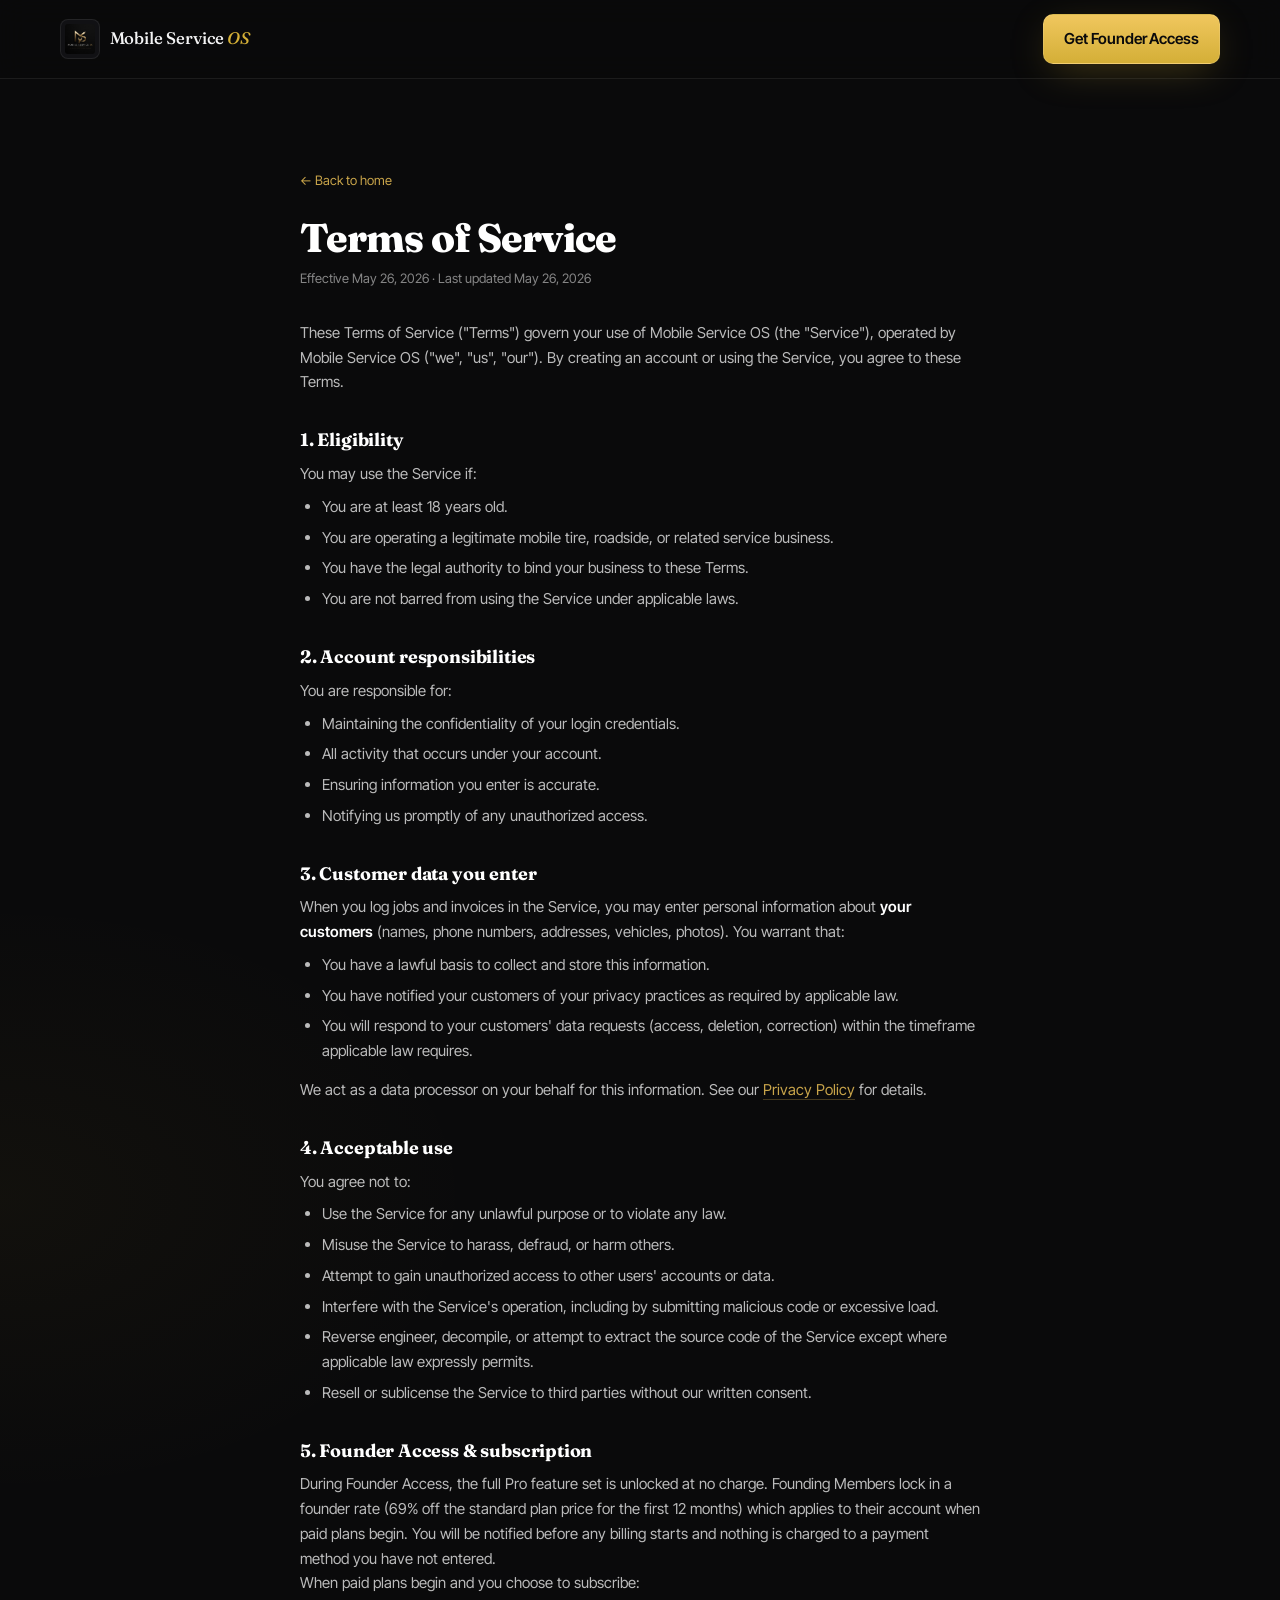
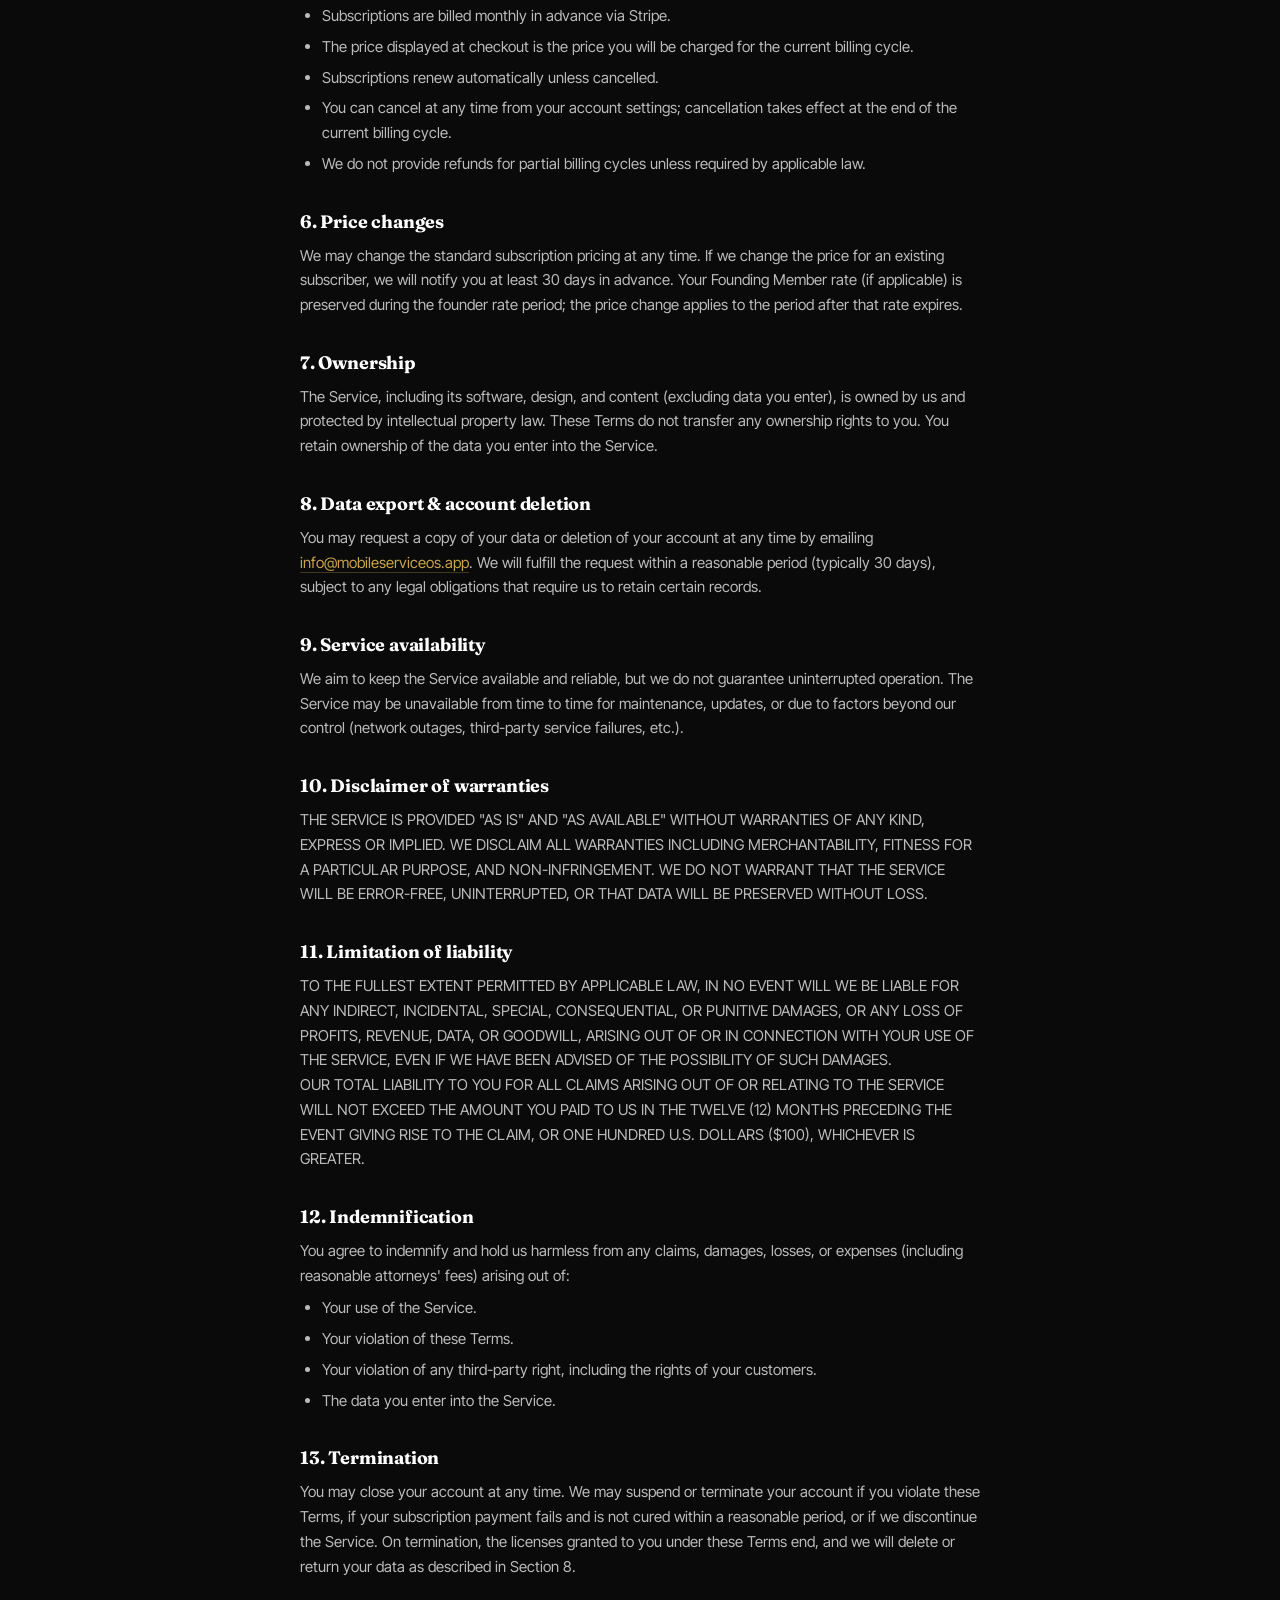
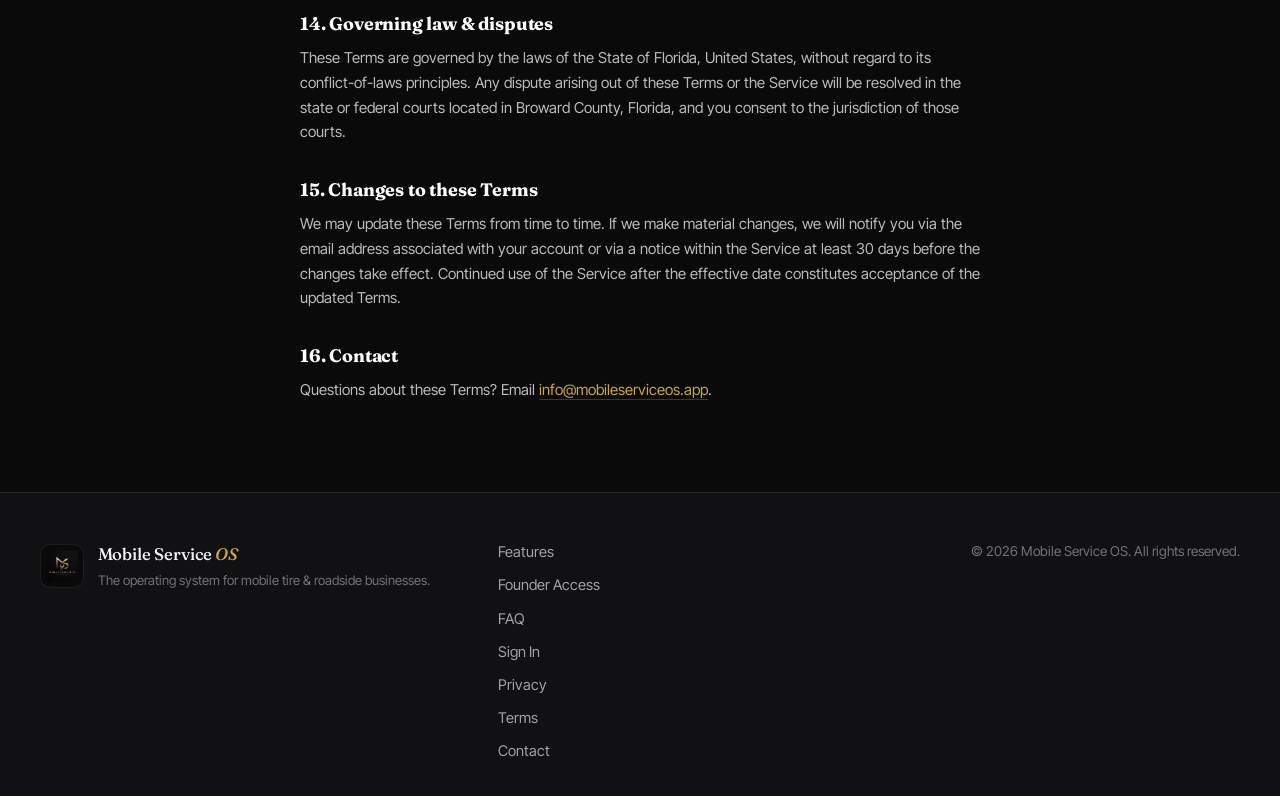
==== terms.html @ 63aaa591 "Add Privacy Policy + Terms of Service pages Two new static pages at /privacy.html and /terms.html, s" ====
<!DOCTYPE html>
<html lang="en">
<head>
<meta charset="UTF-8" />
<meta name="viewport" content="width=device-width, initial-scale=1.0, viewport-fit=cover" />
<meta name="theme-color" content="#0a0a0a" />

<title>Terms of Service | Mobile Service OS</title>
<meta name="description" content="The rules and agreement for using Mobile Service OS." />
<meta name="robots" content="index, follow" />
<link rel="canonical" href="https://mobileserviceos.app/terms.html" />

<link rel="icon" type="image/png" href="logo.png" />
<link rel="apple-touch-icon" href="logo.png" />

<link rel="preconnect" href="https://fonts.googleapis.com" />
<link rel="preconnect" href="https://fonts.gstatic.com" crossorigin />
<link href="https://fonts.googleapis.com/css2?family=Fraunces:opsz,wght@9..144,300;9..144,400;9..144,500;9..144,600;9..144,700;9..144,800&family=Inter+Tight:wght@400;500;600;700&family=JetBrains+Mono:wght@400;500&display=swap" rel="stylesheet" />

<link rel="stylesheet" href="styles.css" />

<style>
  .legal {
    max-width: 760px;
    margin: 0 auto;
    padding: clamp(48px, 7vw, 96px) clamp(20px, 4vw, 40px);
    color: rgba(255,255,255,0.78);
    line-height: 1.65;
    font-size: 15px;
  }
  .legal h1 {
    font-size: clamp(28px, 4vw, 40px);
    font-weight: 800;
    letter-spacing: -0.022em;
    line-height: 1.1;
    color: #fff;
    margin: 0 0 8px;
  }
  .legal .legal-meta {
    color: rgba(255,255,255,0.5);
    font-size: 13px;
    margin-bottom: 32px;
  }
  .legal h2 {
    font-size: 18px;
    font-weight: 700;
    color: #fff;
    letter-spacing: -0.01em;
    margin: 36px 0 12px;
  }
  .legal p, .legal li {
    color: rgba(255,255,255,0.72);
  }
  .legal ul {
    padding-left: 22px;
    margin: 8px 0 14px;
  }
  .legal li { margin: 6px 0; }
  .legal a {
    color: #c8a44a;
    text-decoration: none;
    border-bottom: 1px solid rgba(200,164,74,0.3);
  }
  .legal a:hover { border-bottom-color: #c8a44a; }
  .legal strong { color: #fff; font-weight: 600; }
  .legal-back {
    display: inline-flex;
    align-items: center;
    gap: 6px;
    color: rgba(255,255,255,0.6);
    text-decoration: none;
    font-size: 13px;
    margin-bottom: 24px;
    border-bottom: 0 !important;
  }
  .legal-back:hover { color: #c8a44a; }
</style>
</head>
<body>

<header class="nav" role="banner">
  <div class="nav-inner">
    <a href="/" class="brand" aria-label="Mobile Service OS home">
      <img src="logo.png" alt="Mobile Service OS" width="44" height="44" />
      <span class="brand-text">
        <span class="brand-name">Mobile Service<span class="gold"> OS</span></span>
      </span>
    </a>
    <div class="nav-cta">
      <a class="btn btn-gold" href="https://app.mobileserviceos.app">Get Founder Access</a>
    </div>
  </div>
</header>

<main class="legal">
  <a class="legal-back" href="/">← Back to home</a>
  <h1>Terms of Service</h1>
  <p class="legal-meta">Effective May 26, 2026 · Last updated May 26, 2026</p>

  <p>
    These Terms of Service ("Terms") govern your use of Mobile Service OS (the "Service"), operated by Mobile Service OS ("we", "us", "our"). By creating an account or using the Service, you agree to these Terms.
  </p>

  <h2>1. Eligibility</h2>
  <p>You may use the Service if:</p>
  <ul>
    <li>You are at least 18 years old.</li>
    <li>You are operating a legitimate mobile tire, roadside, or related service business.</li>
    <li>You have the legal authority to bind your business to these Terms.</li>
    <li>You are not barred from using the Service under applicable laws.</li>
  </ul>

  <h2>2. Account responsibilities</h2>
  <p>You are responsible for:</p>
  <ul>
    <li>Maintaining the confidentiality of your login credentials.</li>
    <li>All activity that occurs under your account.</li>
    <li>Ensuring information you enter is accurate.</li>
    <li>Notifying us promptly of any unauthorized access.</li>
  </ul>

  <h2>3. Customer data you enter</h2>
  <p>
    When you log jobs and invoices in the Service, you may enter personal information about <strong>your customers</strong> (names, phone numbers, addresses, vehicles, photos). You warrant that:
  </p>
  <ul>
    <li>You have a lawful basis to collect and store this information.</li>
    <li>You have notified your customers of your privacy practices as required by applicable law.</li>
    <li>You will respond to your customers' data requests (access, deletion, correction) within the timeframe applicable law requires.</li>
  </ul>
  <p>We act as a data processor on your behalf for this information. See our <a href="/privacy.html">Privacy Policy</a> for details.</p>

  <h2>4. Acceptable use</h2>
  <p>You agree not to:</p>
  <ul>
    <li>Use the Service for any unlawful purpose or to violate any law.</li>
    <li>Misuse the Service to harass, defraud, or harm others.</li>
    <li>Attempt to gain unauthorized access to other users' accounts or data.</li>
    <li>Interfere with the Service's operation, including by submitting malicious code or excessive load.</li>
    <li>Reverse engineer, decompile, or attempt to extract the source code of the Service except where applicable law expressly permits.</li>
    <li>Resell or sublicense the Service to third parties without our written consent.</li>
  </ul>

  <h2>5. Founder Access &amp; subscription</h2>
  <p>
    During Founder Access, the full Pro feature set is unlocked at no charge. Founding Members lock in a founder rate (69% off the standard plan price for the first 12 months) which applies to their account when paid plans begin. You will be notified before any billing starts and nothing is charged to a payment method you have not entered.
  </p>
  <p>
    When paid plans begin and you choose to subscribe:
  </p>
  <ul>
    <li>Subscriptions are billed monthly in advance via Stripe.</li>
    <li>The price displayed at checkout is the price you will be charged for the current billing cycle.</li>
    <li>Subscriptions renew automatically unless cancelled.</li>
    <li>You can cancel at any time from your account settings; cancellation takes effect at the end of the current billing cycle.</li>
    <li>We do not provide refunds for partial billing cycles unless required by applicable law.</li>
  </ul>

  <h2>6. Price changes</h2>
  <p>
    We may change the standard subscription pricing at any time. If we change the price for an existing subscriber, we will notify you at least 30 days in advance. Your Founding Member rate (if applicable) is preserved during the founder rate period; the price change applies to the period after that rate expires.
  </p>

  <h2>7. Ownership</h2>
  <p>
    The Service, including its software, design, and content (excluding data you enter), is owned by us and protected by intellectual property law. These Terms do not transfer any ownership rights to you. You retain ownership of the data you enter into the Service.
  </p>

  <h2>8. Data export &amp; account deletion</h2>
  <p>
    You may request a copy of your data or deletion of your account at any time by emailing <a href="mailto:info@mobileserviceos.app">info@mobileserviceos.app</a>. We will fulfill the request within a reasonable period (typically 30 days), subject to any legal obligations that require us to retain certain records.
  </p>

  <h2>9. Service availability</h2>
  <p>
    We aim to keep the Service available and reliable, but we do not guarantee uninterrupted operation. The Service may be unavailable from time to time for maintenance, updates, or due to factors beyond our control (network outages, third-party service failures, etc.).
  </p>

  <h2>10. Disclaimer of warranties</h2>
  <p>
    THE SERVICE IS PROVIDED "AS IS" AND "AS AVAILABLE" WITHOUT WARRANTIES OF ANY KIND, EXPRESS OR IMPLIED. WE DISCLAIM ALL WARRANTIES INCLUDING MERCHANTABILITY, FITNESS FOR A PARTICULAR PURPOSE, AND NON-INFRINGEMENT. WE DO NOT WARRANT THAT THE SERVICE WILL BE ERROR-FREE, UNINTERRUPTED, OR THAT DATA WILL BE PRESERVED WITHOUT LOSS.
  </p>

  <h2>11. Limitation of liability</h2>
  <p>
    TO THE FULLEST EXTENT PERMITTED BY APPLICABLE LAW, IN NO EVENT WILL WE BE LIABLE FOR ANY INDIRECT, INCIDENTAL, SPECIAL, CONSEQUENTIAL, OR PUNITIVE DAMAGES, OR ANY LOSS OF PROFITS, REVENUE, DATA, OR GOODWILL, ARISING OUT OF OR IN CONNECTION WITH YOUR USE OF THE SERVICE, EVEN IF WE HAVE BEEN ADVISED OF THE POSSIBILITY OF SUCH DAMAGES.
  </p>
  <p>
    OUR TOTAL LIABILITY TO YOU FOR ALL CLAIMS ARISING OUT OF OR RELATING TO THE SERVICE WILL NOT EXCEED THE AMOUNT YOU PAID TO US IN THE TWELVE (12) MONTHS PRECEDING THE EVENT GIVING RISE TO THE CLAIM, OR ONE HUNDRED U.S. DOLLARS ($100), WHICHEVER IS GREATER.
  </p>

  <h2>12. Indemnification</h2>
  <p>
    You agree to indemnify and hold us harmless from any claims, damages, losses, or expenses (including reasonable attorneys' fees) arising out of:
  </p>
  <ul>
    <li>Your use of the Service.</li>
    <li>Your violation of these Terms.</li>
    <li>Your violation of any third-party right, including the rights of your customers.</li>
    <li>The data you enter into the Service.</li>
  </ul>

  <h2>13. Termination</h2>
  <p>
    You may close your account at any time. We may suspend or terminate your account if you violate these Terms, if your subscription payment fails and is not cured within a reasonable period, or if we discontinue the Service. On termination, the licenses granted to you under these Terms end, and we will delete or return your data as described in Section 8.
  </p>

  <h2>14. Governing law &amp; disputes</h2>
  <p>
    These Terms are governed by the laws of the State of Florida, United States, without regard to its conflict-of-laws principles. Any dispute arising out of these Terms or the Service will be resolved in the state or federal courts located in Broward County, Florida, and you consent to the jurisdiction of those courts.
  </p>

  <h2>15. Changes to these Terms</h2>
  <p>
    We may update these Terms from time to time. If we make material changes, we will notify you via the email address associated with your account or via a notice within the Service at least 30 days before the changes take effect. Continued use of the Service after the effective date constitutes acceptance of the updated Terms.
  </p>

  <h2>16. Contact</h2>
  <p>
    Questions about these Terms? Email <a href="mailto:info@mobileserviceos.app">info@mobileserviceos.app</a>.
  </p>
</main>

<footer class="footer" role="contentinfo">
  <div class="footer-inner">
    <div class="footer-brand">
      <img src="logo.png" alt="Mobile Service OS" width="36" height="36" />
      <div>
        <div class="brand-name">Mobile Service<span class="gold"> OS</span></div>
        <div class="brand-tag">The operating system for mobile tire &amp; roadside businesses.</div>
      </div>
    </div>
    <nav class="footer-links" aria-label="Footer">
      <a href="/#features">Features</a>
      <a href="/#plans">Founder Access</a>
      <a href="/#faq">FAQ</a>
      <a href="https://app.mobileserviceos.app">Sign In</a>
      <a href="/privacy.html">Privacy</a>
      <a href="/terms.html">Terms</a>
      <a href="mailto:info@mobileserviceos.app">Contact</a>
    </nav>
    <div class="footer-meta">
      <span>© 2026 Mobile Service OS. All rights reserved.</span>
    </div>
  </div>
</footer>

</body>
</html>
---- styles.css ----
/* =========================================================
   MOBILE SERVICE OS — Landing Page Styles
   Theme: Premium SaaS · Black/Gold · Dark · Mobile-first
   ========================================================= */

:root {
  /* Color system */
  --bg: #0a0a0b;
  --bg-elev: #111114;
  --bg-card: #15151a;
  --bg-card-2: #1a1a20;
  --border: rgba(255, 255, 255, 0.08);
  --border-strong: rgba(255, 255, 255, 0.14);
  --text: #f4f4f5;
  --text-muted: #a1a1aa;
  --text-dim: #71717a;

  --gold: #d4af37;
  --gold-bright: #f0c75e;
  --gold-deep: #a8851d;
  --gold-soft: rgba(212, 175, 55, 0.12);

  --green: #34d399;
  --amber: #fbbf24;

  /* Type */
  --font-display: 'Fraunces', Georgia, 'Times New Roman', serif;
  --font-body: 'Inter Tight', system-ui, -apple-system, sans-serif;
  --font-mono: 'JetBrains Mono', ui-monospace, monospace;

  /* Layout */
  --container: 1200px;
  --radius: 14px;
  --radius-lg: 20px;
  --shadow-card: 0 1px 0 rgba(255,255,255,0.04) inset, 0 30px 60px -30px rgba(0,0,0,0.6);
  --shadow-gold: 0 10px 40px -10px rgba(212, 175, 55, 0.35);
}

* { box-sizing: border-box; }
*::selection { background: var(--gold); color: #0a0a0b; }

html, body {
  margin: 0;
  padding: 0;
  background: var(--bg);
  color: var(--text);
  font-family: var(--font-body);
  font-size: 16px;
  line-height: 1.6;
  -webkit-font-smoothing: antialiased;
  -moz-osx-font-smoothing: grayscale;
  text-rendering: optimizeLegibility;
  overflow-x: hidden;
}

body {
  background:
    radial-gradient(1000px 600px at 80% -10%, rgba(212, 175, 55, 0.08), transparent 60%),
    radial-gradient(800px 500px at 0% 30%, rgba(212, 175, 55, 0.04), transparent 60%),
    var(--bg);
}

img { max-width: 100%; display: block; }
a { color: inherit; text-decoration: none; }
button { font: inherit; cursor: pointer; }

/* Grain overlay */
.grain {
  position: fixed; inset: 0; pointer-events: none; z-index: 1;
  opacity: 0.04;
  background-image: url("data:image/svg+xml;utf8,<svg xmlns='http://www.w3.org/2000/svg' width='200' height='200'><filter id='n'><feTurbulence type='fractalNoise' baseFrequency='0.9' numOctaves='2' stitchTiles='stitch'/></filter><rect width='100%' height='100%' filter='url(%23n)' opacity='0.6'/></svg>");
  mix-blend-mode: overlay;
}

/* Typography */
h1, h2, h3 {
  font-family: var(--font-display);
  font-weight: 600;
  letter-spacing: -0.02em;
  line-height: 1.05;
  color: var(--text);
  margin: 0;
}
h1 { font-size: clamp(2.2rem, 6vw, 4.5rem); font-weight: 500; }
h1 em { font-style: italic; color: var(--gold); font-weight: 500; }
h2 { font-size: clamp(1.8rem, 4vw, 2.8rem); }
h3 { font-size: 1.15rem; font-weight: 600; letter-spacing: -0.01em; }

p { margin: 0; color: var(--text-muted); }

.gold { color: var(--gold); font-style: italic; font-family: var(--font-display); font-weight: 500; }

.kicker {
  display: inline-block;
  text-transform: uppercase;
  letter-spacing: 0.18em;
  font-size: 0.72rem;
  font-weight: 600;
  color: var(--text-dim);
  margin-bottom: 0.9rem;
  font-family: var(--font-mono);
}
.kicker.gold-kicker { color: var(--gold); }

/* Buttons */
.btn {
  display: inline-flex;
  align-items: center;
  justify-content: center;
  gap: 0.5rem;
  padding: 0.75rem 1.25rem;
  border-radius: 10px;
  font-weight: 600;
  font-size: 0.95rem;
  letter-spacing: -0.005em;
  transition: transform 0.2s ease, background 0.2s ease, border-color 0.2s ease, box-shadow 0.25s ease;
  border: 1px solid transparent;
  white-space: nowrap;
}
.btn-lg { padding: 0.95rem 1.5rem; font-size: 1rem; }
.btn:hover { transform: translateY(-1px); }
.btn:active { transform: translateY(0); }

.btn-gold {
  background: linear-gradient(180deg, var(--gold-bright), var(--gold));
  color: #0a0a0b;
  box-shadow: var(--shadow-gold);
  border-color: rgba(255,255,255,0.12);
}
.btn-gold:hover { background: linear-gradient(180deg, #fad277, var(--gold-bright)); }

.btn-outline {
  background: transparent;
  color: var(--text);
  border-color: var(--border-strong);
}
.btn-outline:hover { background: rgba(255,255,255,0.04); border-color: rgba(255,255,255,0.22); }

.btn-ghost {
  background: transparent;
  color: var(--text-muted);
}
.btn-ghost:hover { color: var(--text); }

/* ==================== NAV ==================== */
.nav {
  position: sticky;
  top: 0;
  z-index: 50;
  backdrop-filter: blur(14px);
  -webkit-backdrop-filter: blur(14px);
  background: rgba(10, 10, 11, 0.72);
  border-bottom: 1px solid var(--border);
}
.nav-inner {
  max-width: var(--container);
  margin: 0 auto;
  padding: 0.85rem 1.25rem;
  display: flex;
  align-items: center;
  gap: 1.5rem;
}
.brand {
  display: flex;
  align-items: center;
  gap: 0.6rem;
  margin-right: auto;
}
.brand img {
  width: 40px;
  height: 40px;
  object-fit: contain;
  border-radius: 8px;
  background: var(--bg-elev);
  padding: 4px;
  border: 1px solid var(--border);
}
.brand-text { display: flex; flex-direction: column; line-height: 1; }
.brand-name {
  font-family: var(--font-display);
  font-size: 1.05rem;
  font-weight: 500;
  letter-spacing: -0.01em;
  color: var(--text);
  white-space: nowrap;
}

.nav-links {
  display: flex;
  gap: 1.5rem;
  font-size: 0.92rem;
  color: var(--text-muted);
}
.nav-links a:hover { color: var(--text); }

.nav-cta {
  display: flex;
  align-items: center;
  gap: 0.5rem;
}

@media (max-width: 820px) {
  .nav-links { display: none; }
  .nav-cta .btn-ghost { display: none; }
  .nav-inner { padding: 0.7rem 1rem; gap: 0.75rem; }
  .nav-cta .btn { padding: 0.55rem 0.9rem; font-size: 0.85rem; }
  .brand img { width: 34px; height: 34px; }
  .brand-name { font-size: 0.95rem; }
}
@media (max-width: 380px) {
  .brand-name { font-size: 0.88rem; }
}

/* ==================== HERO ==================== */
.hero {
  position: relative;
  max-width: var(--container);
  margin: 0 auto;
  padding: clamp(3rem, 8vw, 6rem) 1.25rem clamp(2rem, 5vw, 4rem);
  display: grid;
  grid-template-columns: 1.15fr 0.85fr;
  gap: 3rem;
  align-items: center;
  z-index: 2;
}
.hero-glow {
  position: absolute;
  top: -10%;
  right: -10%;
  width: 600px;
  height: 600px;
  background: radial-gradient(circle, rgba(212, 175, 55, 0.18), transparent 60%);
  filter: blur(60px);
  pointer-events: none;
  z-index: -1;
}

.eyebrow {
  display: inline-flex;
  align-items: center;
  gap: 0.55rem;
  padding: 0.4rem 0.85rem;
  background: rgba(212, 175, 55, 0.08);
  border: 1px solid rgba(212, 175, 55, 0.2);
  border-radius: 999px;
  font-size: 0.78rem;
  color: var(--gold-bright);
  font-weight: 500;
  margin-bottom: 1.5rem;
}
.eyebrow .dot {
  width: 6px; height: 6px; border-radius: 50%;
  background: var(--green);
  box-shadow: 0 0 8px var(--green);
}

.lede {
  font-size: clamp(1rem, 1.4vw, 1.15rem);
  color: var(--text-muted);
  max-width: 580px;
  margin: 1.5rem 0 2rem;
  line-height: 1.6;
}

.cta-row { display: flex; gap: 0.75rem; flex-wrap: wrap; }
.cta-row.center { justify-content: center; }

.hero-meta {
  list-style: none;
  padding: 0; margin: 2rem 0 0;
  display: flex; gap: 1.5rem; flex-wrap: wrap;
  font-size: 0.88rem; color: var(--text-dim);
}
.hero-meta li { display: flex; align-items: center; gap: 0.4rem; }
.hero-meta span { color: var(--gold); font-weight: 700; }

/* Hero phone mockup */
.hero-mock { display: flex; justify-content: center; align-items: center; }
.phone {
  width: 290px;
  height: 580px;
  background: linear-gradient(180deg, #1c1c22, #0f0f12);
  border-radius: 42px;
  padding: 14px;
  border: 1px solid var(--border-strong);
  box-shadow:
    0 50px 80px -30px rgba(0,0,0,0.6),
    0 0 0 1px rgba(255,255,255,0.04),
    0 0 60px -10px rgba(212, 175, 55, 0.15);
  position: relative;
  transform: rotate(-2deg);
}
.phone-notch {
  position: absolute;
  top: 18px; left: 50%; transform: translateX(-50%);
  width: 100px; height: 22px;
  background: #000;
  border-radius: 999px;
  z-index: 2;
}
.phone-screen {
  width: 100%; height: 100%;
  background: linear-gradient(180deg, #0d0d10, #131318);
  border-radius: 32px;
  padding: 44px 18px 18px;
  display: flex;
  flex-direction: column;
  gap: 14px;
  overflow: hidden;
  position: relative;
}
.mock-header {
  display: flex; justify-content: space-between; align-items: center;
  font-size: 0.78rem; color: var(--text-dim);
  font-family: var(--font-mono);
}
.mock-title { font-family: var(--font-display); color: var(--text); font-size: 0.95rem; font-weight: 600; }
.mock-icon { color: var(--gold); }

.mock-stat {
  background: linear-gradient(135deg, rgba(212,175,55,0.12), rgba(212,175,55,0.03));
  border: 1px solid rgba(212,175,55,0.18);
  border-radius: 14px;
  padding: 14px;
}
.mock-stat-label { font-size: 0.72rem; color: var(--text-dim); text-transform: uppercase; letter-spacing: 0.1em; }
.mock-stat-value {
  font-family: var(--font-display);
  font-size: 1.9rem;
  font-weight: 600;
  color: var(--gold-bright);
  letter-spacing: -0.02em;
  margin-top: 2px;
}
.mock-stat-value span { font-size: 1rem; color: var(--gold-deep); }
.mock-stat-sub { font-size: 0.72rem; color: var(--text-muted); margin-top: 2px; }

.mock-list { display: flex; flex-direction: column; gap: 8px; }
.mock-row {
  display: flex; justify-content: space-between; align-items: center;
  background: rgba(255,255,255,0.03);
  border: 1px solid var(--border);
  border-radius: 10px;
  padding: 10px 12px;
}
.mock-row-l { display: flex; align-items: center; gap: 10px; }
.mock-dot { width: 8px; height: 8px; border-radius: 50%; }
.mock-dot.green { background: var(--green); box-shadow: 0 0 8px var(--green); }
.mock-dot.amber { background: var(--amber); }
.mock-row-title { font-size: 0.78rem; color: var(--text); font-weight: 500; }
.mock-row-sub { font-size: 0.68rem; color: var(--text-dim); margin-top: 1px; }
.mock-row-r { font-size: 0.82rem; color: var(--gold-bright); font-weight: 600; font-family: var(--font-mono); }

.mock-cta {
  margin-top: auto;
  background: linear-gradient(180deg, var(--gold-bright), var(--gold));
  color: #0a0a0b;
  text-align: center;
  padding: 12px;
  border-radius: 10px;
  font-weight: 600;
  font-size: 0.88rem;
}

@media (max-width: 900px) {
  .hero { grid-template-columns: 1fr; gap: 1.5rem; padding-top: 2rem; }
  .hero-mock { order: 2; margin-top: 0.5rem; }
  .phone { transform: rotate(0deg); width: 220px; height: 440px; }
  .phone-screen { padding: 38px 14px 14px; gap: 10px; }
  .mock-stat-value { font-size: 1.5rem; }
  .mock-cta { padding: 10px; font-size: 0.82rem; }
}

@media (max-width: 480px) {
  .phone { width: 200px; height: 400px; }
}

/* ==================== STRIP ==================== */
.strip {
  border-top: 1px solid var(--border);
  border-bottom: 1px solid var(--border);
  background: rgba(255,255,255,0.015);
}
.strip-inner {
  max-width: var(--container);
  margin: 0 auto;
  padding: 1.1rem 1.25rem;
  display: flex;
  justify-content: center;
  align-items: center;
  gap: 1.5rem;
  flex-wrap: wrap;
  font-size: 0.9rem;
  color: var(--text-muted);
}
.strip-inner strong { color: var(--gold-bright); font-weight: 600; font-family: var(--font-display); font-style: italic; margin-right: 4px; }
.dotdiv { color: var(--text-dim); }

/* ==================== SECTIONS ==================== */
.section {
  position: relative;
  padding: clamp(3.5rem, 8vw, 6.5rem) 1.25rem;
}
.section-inner {
  max-width: var(--container);
  margin: 0 auto;
}
.section-head {
  max-width: 760px;
  margin: 0 auto 3rem;
  text-align: center;
}
.section-sub {
  margin-top: 1rem;
  font-size: 1.05rem;
  color: var(--text-muted);
  max-width: 580px;
  margin-left: auto; margin-right: auto;
}

/* PROBLEM */
.problem-grid {
  display: grid;
  grid-template-columns: repeat(auto-fit, minmax(280px, 1fr));
  gap: 1rem;
}
.problem-card {
  background: var(--bg-card);
  border: 1px solid var(--border);
  border-radius: var(--radius);
  padding: 1.5rem;
  transition: border-color 0.2s ease, transform 0.2s ease;
}
.problem-card:hover { border-color: var(--border-strong); transform: translateY(-2px); }
.problem-icon { font-size: 1.5rem; margin-bottom: 0.75rem; }
.problem-card h3 { margin-bottom: 0.4rem; }
.problem-card p { font-size: 0.92rem; }

/* SOLUTION */
.solution-list {
  display: grid;
  grid-template-columns: repeat(auto-fit, minmax(320px, 1fr));
  gap: 1.25rem;
  max-width: 1000px;
  margin: 0 auto;
}
.solution-item {
  display: flex;
  gap: 1.25rem;
  background: var(--bg-card);
  border: 1px solid var(--border);
  border-radius: var(--radius);
  padding: 1.5rem;
  transition: border-color 0.2s ease;
}
.solution-item:hover { border-color: rgba(212, 175, 55, 0.25); }
.solution-item .num {
  font-family: var(--font-display);
  font-style: italic;
  font-size: 1.7rem;
  color: var(--gold);
  font-weight: 500;
  flex-shrink: 0;
}
.solution-item h3 { margin-bottom: 0.35rem; }
.solution-item p { font-size: 0.92rem; }

/* FEATURES */
.feature-grid {
  display: grid;
  grid-template-columns: repeat(auto-fit, minmax(240px, 1fr));
  gap: 1rem;
}
.feature {
  background: linear-gradient(180deg, var(--bg-card), var(--bg-card-2));
  border: 1px solid var(--border);
  border-radius: var(--radius);
  padding: 1.5rem;
  transition: border-color 0.25s ease, transform 0.25s ease, box-shadow 0.25s ease;
  position: relative;
  overflow: hidden;
}
.feature::before {
  content: '';
  position: absolute;
  top: 0; left: 0; right: 0; height: 1px;
  background: linear-gradient(90deg, transparent, rgba(212,175,55,0.4), transparent);
  opacity: 0;
  transition: opacity 0.3s ease;
}
.feature:hover {
  border-color: rgba(212, 175, 55, 0.3);
  transform: translateY(-3px);
  box-shadow: 0 20px 40px -20px rgba(212, 175, 55, 0.15);
}
.feature:hover::before { opacity: 1; }
.feature-icon {
  font-size: 1.5rem;
  margin-bottom: 0.85rem;
  display: inline-flex;
  width: 44px; height: 44px;
  align-items: center; justify-content: center;
  background: rgba(212, 175, 55, 0.08);
  border: 1px solid rgba(212, 175, 55, 0.2);
  border-radius: 10px;
}
.feature h3 { margin-bottom: 0.4rem; display: flex; align-items: center; gap: 0.5rem; flex-wrap: wrap; }
.feature p { font-size: 0.9rem; }

/* Inline Pro badge used in feature card headings */
.pro-tag {
  display: inline-flex;
  align-items: center;
  font-family: var(--font-mono);
  font-size: 0.6rem;
  font-weight: 700;
  letter-spacing: 0.14em;
  text-transform: uppercase;
  color: var(--gold-bright);
  background: rgba(212, 175, 55, 0.1);
  border: 1px solid rgba(212, 175, 55, 0.35);
  border-radius: 999px;
  padding: 0.18rem 0.55rem;
  line-height: 1;
}

/* WORKFLOW */
.workflow {
  background: linear-gradient(180deg, transparent, rgba(212,175,55,0.03), transparent);
}
.flow {
  display: flex;
  flex-wrap: wrap;
  align-items: center;
  justify-content: center;
  gap: 0.75rem;
  list-style: none;
  padding: 0; margin: 0;
}
.flow li {
  display: flex;
  align-items: center;
  gap: 0.6rem;
  background: var(--bg-card);
  border: 1px solid var(--border);
  border-radius: 999px;
  padding: 0.75rem 1.25rem;
  font-size: 0.92rem;
}
.flow li:hover { border-color: rgba(212, 175, 55, 0.3); }
.flow-num {
  font-family: var(--font-mono);
  font-size: 0.72rem;
  color: var(--gold);
  background: var(--gold-soft);
  width: 22px; height: 22px;
  display: inline-flex; align-items: center; justify-content: center;
  border-radius: 50%;
  font-weight: 600;
}
.flow-label { color: var(--text); font-weight: 500; }
.flow-arrow {
  background: transparent !important;
  border: none !important;
  padding: 0 !important;
  color: var(--gold);
  font-size: 1.2rem;
}

/* AUDIENCE */
.audience-grid {
  display: grid;
  grid-template-columns: repeat(auto-fit, minmax(260px, 1fr));
  gap: 1rem;
}
.audience-card {
  background: var(--bg-card);
  border: 1px solid var(--border);
  border-left: 3px solid var(--gold);
  border-radius: var(--radius);
  padding: 1.5rem;
  transition: transform 0.2s ease;
}
.audience-card:hover { transform: translateX(3px); }
.audience-card h3 { margin-bottom: 0.5rem; color: var(--gold-bright); }
.audience-card p { font-size: 0.92rem; }

/* PWA */
.pwa {
  background: radial-gradient(800px 400px at 50% 50%, rgba(212,175,55,0.06), transparent 70%);
}
.pwa-inner {
  display: grid;
  grid-template-columns: 1.1fr 0.9fr;
  gap: 3rem;
  align-items: center;
}
.pwa h2 { margin-bottom: 1rem; }
.checklist {
  list-style: none;
  padding: 0; margin: 1.5rem 0 0;
  display: flex; flex-direction: column; gap: 0.75rem;
}
.checklist li {
  position: relative;
  padding-left: 1.75rem;
  font-size: 0.95rem;
  color: var(--text);
}
.checklist li::before {
  content: '✓';
  position: absolute;
  left: 0;
  color: var(--gold);
  font-weight: 700;
}

.pwa-visual { display: flex; justify-content: center; }
.install-card {
  display: flex;
  align-items: center;
  gap: 1rem;
  background: var(--bg-card);
  border: 1px solid var(--border-strong);
  border-radius: 18px;
  padding: 1.25rem;
  max-width: 360px;
  width: 100%;
  box-shadow: var(--shadow-card);
}
.install-card img {
  width: 56px; height: 56px;
  border-radius: 12px;
  background: var(--bg-elev);
  padding: 6px;
  border: 1px solid var(--border);
}
.install-title { font-weight: 600; color: var(--text); }
.install-sub { font-size: 0.85rem; color: var(--text-dim); font-family: var(--font-mono); }
.install-btn {
  margin-left: auto;
  background: linear-gradient(180deg, var(--gold-bright), var(--gold));
  color: #0a0a0b;
  border: none;
  padding: 0.55rem 1rem;
  border-radius: 8px;
  font-weight: 600;
}

@media (max-width: 820px) {
  .pwa-inner { grid-template-columns: 1fr; gap: 2rem; }
}

/* PLANS */
.plan-grid {
  display: grid;
  grid-template-columns: repeat(auto-fit, minmax(280px, 1fr));
  gap: 1.5rem;
  max-width: 900px;
  margin: 0 auto;
}
.plan {
  background: var(--bg-card);
  border: 1px solid var(--border);
  border-radius: var(--radius-lg);
  padding: 2rem;
  display: flex;
  flex-direction: column;
  gap: 1.25rem;
  position: relative;
}
.plan-pro {
  border-color: rgba(212, 175, 55, 0.35);
  background:
    radial-gradient(400px 200px at 50% 0%, rgba(212,175,55,0.08), transparent 70%),
    var(--bg-card);
  box-shadow: 0 30px 60px -30px rgba(212, 175, 55, 0.25);
}
.plan-badge {
  position: absolute;
  top: -12px;
  left: 50%;
  transform: translateX(-50%);
  background: linear-gradient(180deg, var(--gold-bright), var(--gold));
  color: #0a0a0b;
  font-size: 0.72rem;
  font-weight: 700;
  letter-spacing: 0.15em;
  text-transform: uppercase;
  padding: 0.35rem 0.85rem;
  border-radius: 999px;
}
.plan-head { display: flex; justify-content: space-between; align-items: baseline; }
.plan-head h3 {
  font-family: var(--font-display);
  font-size: 1.8rem;
  font-weight: 500;
  color: var(--text);
}
.plan-pro .plan-head h3 { color: var(--gold); font-style: italic; }
.plan-tag {
  font-size: 0.72rem;
  text-transform: uppercase;
  letter-spacing: 0.12em;
  color: var(--text-dim);
  font-family: var(--font-mono);
}
.plan-desc { font-size: 0.95rem; color: var(--text-muted); }
.plan-list {
  list-style: none;
  padding: 0; margin: 0;
  display: flex; flex-direction: column; gap: 0.6rem;
  font-size: 0.92rem;
  color: var(--text);
}
.plan-list li {
  position: relative;
  padding-left: 1.5rem;
}
.plan-list li::before {
  content: '✓';
  position: absolute; left: 0;
  color: var(--gold);
  font-weight: 700;
}
.plan .btn { margin-top: auto; }

/* FAQ */
.faq-list {
  max-width: 800px;
  margin: 0 auto;
  display: flex;
  flex-direction: column;
  gap: 0.75rem;
}
.faq-list details {
  background: var(--bg-card);
  border: 1px solid var(--border);
  border-radius: var(--radius);
  padding: 1.1rem 1.25rem;
  transition: border-color 0.2s ease;
}
.faq-list details[open] { border-color: rgba(212,175,55,0.3); }
.faq-list summary {
  cursor: pointer;
  font-family: var(--font-display);
  font-weight: 500;
  font-size: 1.1rem;
  color: var(--text);
  list-style: none;
  display: flex;
  justify-content: space-between;
  align-items: center;
  gap: 1rem;
}
.faq-list summary::-webkit-details-marker { display: none; }
.faq-list summary::after {
  content: '+';
  font-family: var(--font-mono);
  font-size: 1.4rem;
  color: var(--gold);
  font-weight: 400;
  transition: transform 0.25s ease;
}
.faq-list details[open] summary::after { content: '−'; }
.faq-list details p {
  margin-top: 0.85rem;
  font-size: 0.95rem;
  line-height: 1.65;
  color: var(--text-muted);
}

/* FINAL CTA */
.final-cta {
  padding: clamp(4rem, 10vw, 8rem) 1.25rem;
}
.final-cta-inner {
  max-width: 760px;
  margin: 0 auto;
  text-align: center;
  position: relative;
  background: linear-gradient(180deg, rgba(212,175,55,0.06), rgba(212,175,55,0.02));
  border: 1px solid rgba(212,175,55,0.2);
  border-radius: var(--radius-lg);
  padding: clamp(2.5rem, 6vw, 4rem) 1.5rem;
  overflow: hidden;
}
.final-glow {
  position: absolute;
  top: -50%;
  left: 50%;
  transform: translateX(-50%);
  width: 600px;
  height: 600px;
  background: radial-gradient(circle, rgba(212,175,55,0.18), transparent 60%);
  filter: blur(60px);
  pointer-events: none;
}
.final-cta h2 {
  font-size: clamp(2rem, 4.5vw, 3rem);
  margin-bottom: 1rem;
  position: relative;
}
.final-cta p {
  font-size: 1.1rem;
  margin-bottom: 2rem;
  position: relative;
}
.final-cta .cta-row { position: relative; }

/* ==================== FOOTER ==================== */
.footer {
  border-top: 1px solid var(--border);
  padding: 3rem 1.25rem 2rem;
  background: var(--bg-elev);
}
.footer-inner {
  max-width: var(--container);
  margin: 0 auto;
  display: grid;
  grid-template-columns: 1.2fr 1fr 1fr;
  gap: 2rem;
  align-items: start;
}
.footer-brand {
  display: flex;
  align-items: center;
  gap: 0.85rem;
}
.footer-brand img {
  width: 44px; height: 44px;
  border-radius: 10px;
  background: var(--bg);
  padding: 5px;
  border: 1px solid var(--border);
}
.brand-tag {
  font-size: 0.82rem;
  color: var(--text-dim);
  margin-top: 2px;
}
.footer-links {
  display: flex;
  flex-direction: column;
  gap: 0.6rem;
  font-size: 0.92rem;
  color: var(--text-muted);
}
.footer-links a:hover { color: var(--gold-bright); }
.footer-meta {
  font-size: 0.85rem;
  color: var(--text-dim);
  text-align: right;
}

@media (max-width: 720px) {
  .footer-inner {
    grid-template-columns: 1fr;
    text-align: left;
  }
  .footer-meta { text-align: left; }
}

/* Reveal animation */
@media (prefers-reduced-motion: no-preference) {
  .hero h1, .hero .lede, .hero .cta-row, .hero .eyebrow, .hero .hero-meta {
    animation: fadeUp 0.7s ease both;
  }
  .hero .eyebrow { animation-delay: 0.05s; }
  .hero h1 { animation-delay: 0.15s; }
  .hero .lede { animation-delay: 0.25s; }
  .hero .cta-row { animation-delay: 0.35s; }
  .hero .hero-meta { animation-delay: 0.45s; }
  .phone { animation: fadeIn 1s 0.3s ease both; }
}
@keyframes fadeUp {
  from { opacity: 0; transform: translateY(14px); }
  to { opacity: 1; transform: translateY(0); }
}
@keyframes fadeIn {
  from { opacity: 0; }
  to { opacity: 1; }
}


/* Focus styles */
a:focus-visible, button:focus-visible, summary:focus-visible {
  outline: 2px solid var(--gold);
  outline-offset: 3px;
  border-radius: 4px;
}
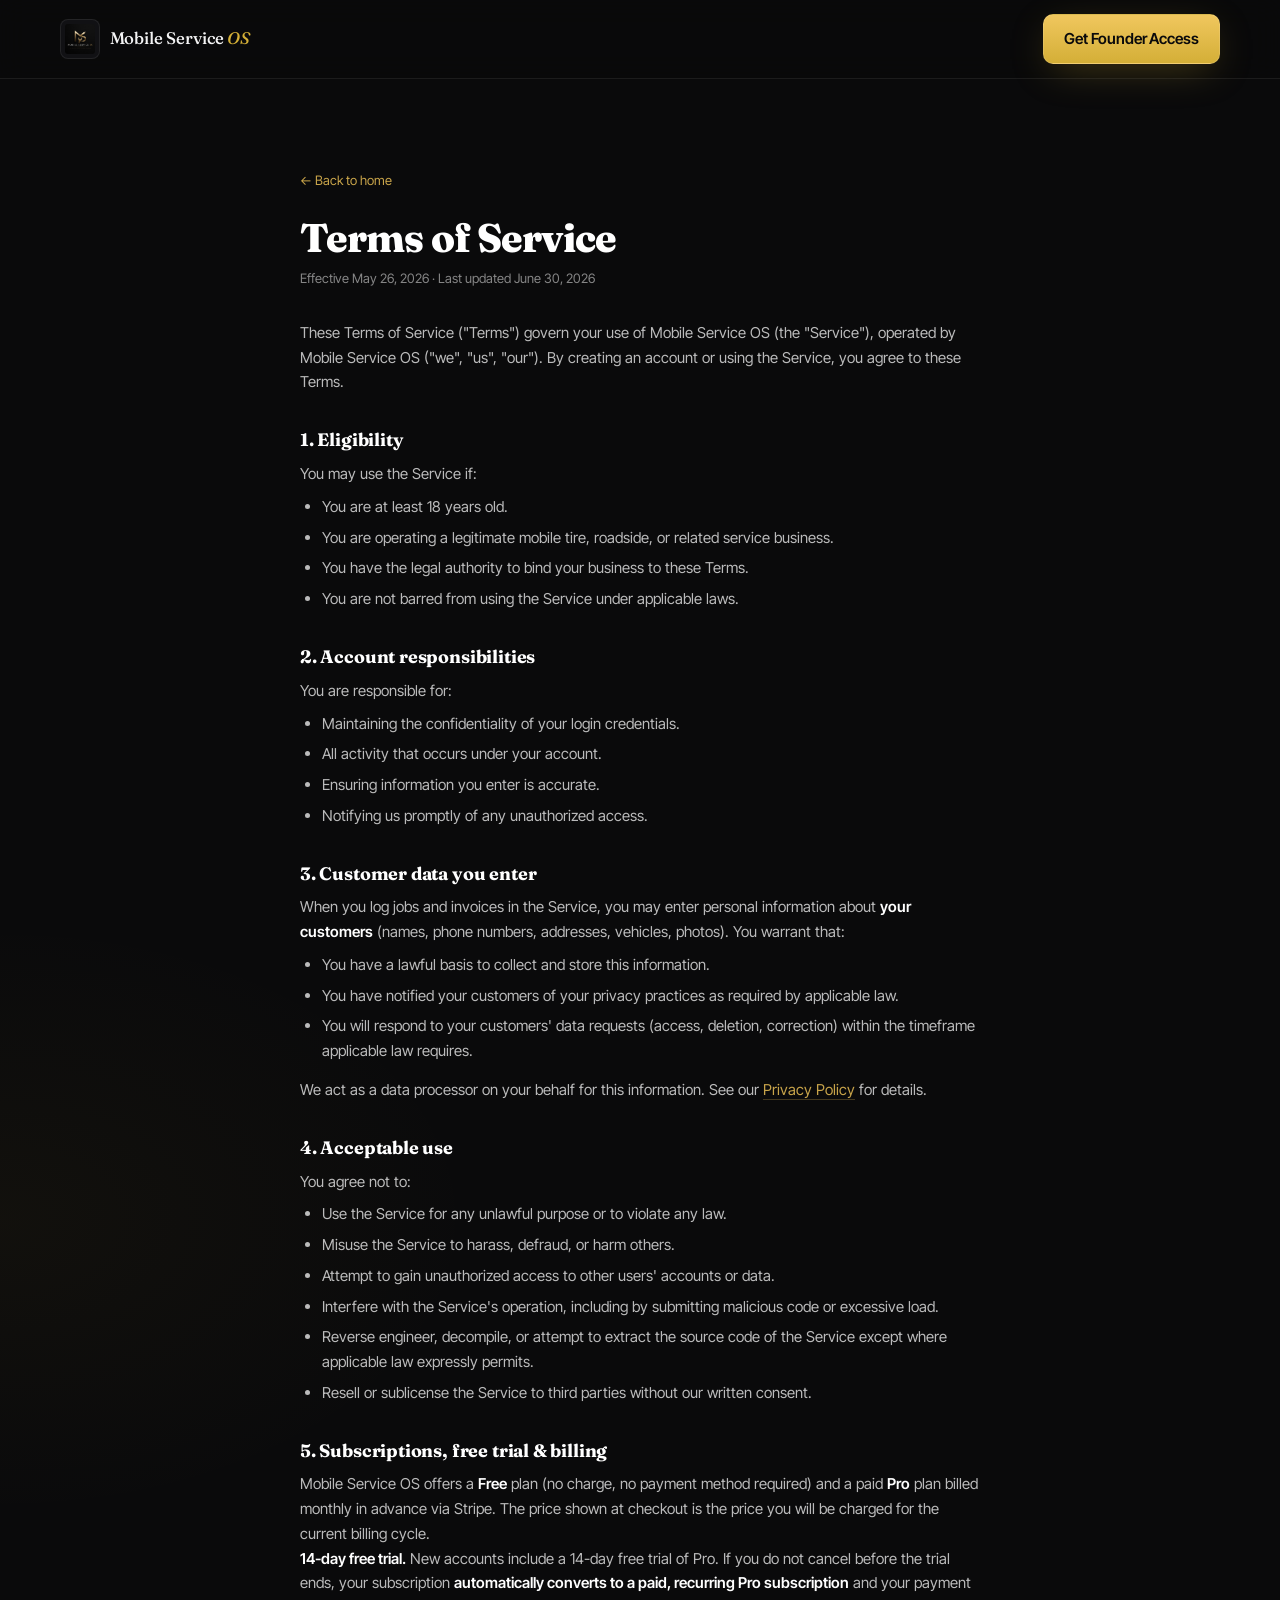
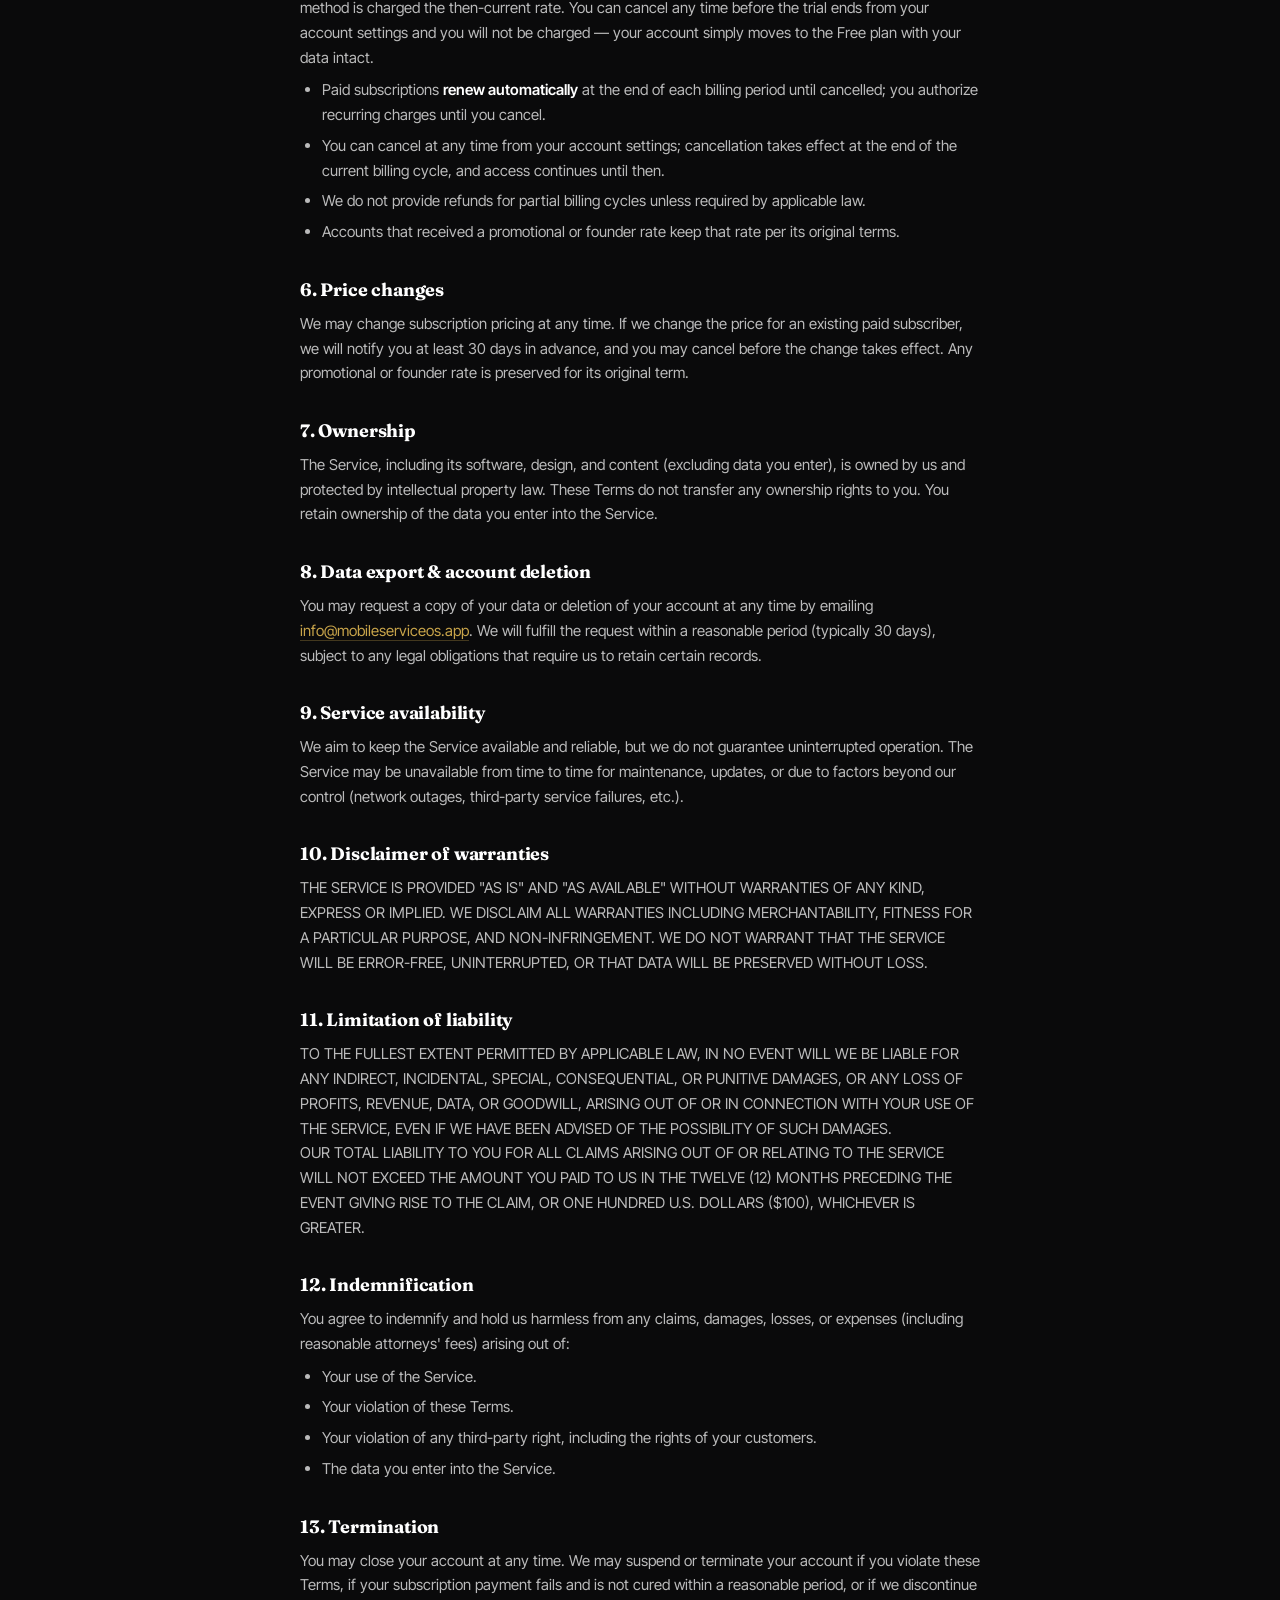
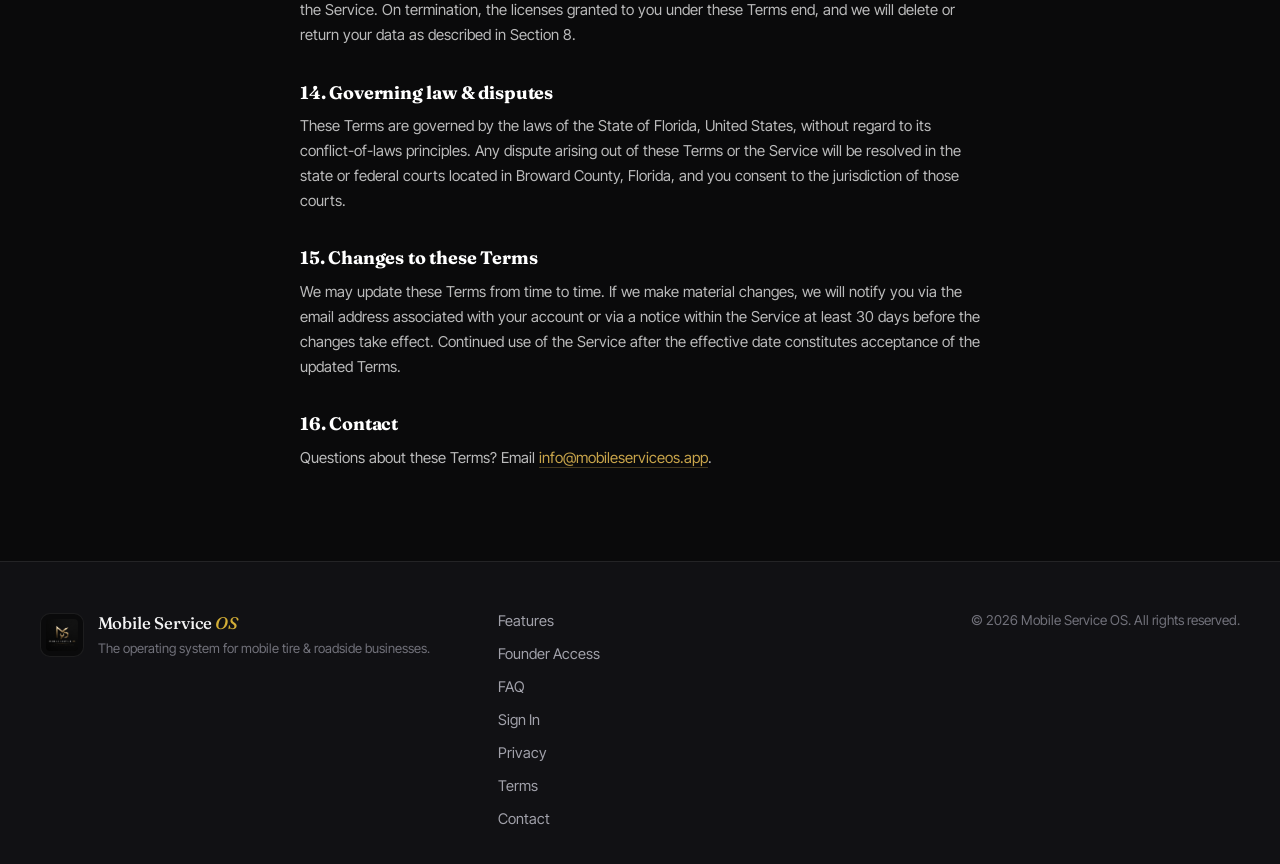
==== commit ba6ce198: "Terms §5: modernize to Free + Pro $35, add 14-day trial + auto-renewal Replaces the stale "Founder A" ====
--- a/terms.html
+++ b/terms.html
@@ -95,7 +95,7 @@
 <main class="legal">
   <a class="legal-back" href="/">← Back to home</a>
   <h1>Terms of Service</h1>
-  <p class="legal-meta">Effective May 26, 2026 · Last updated May 26, 2026</p>
+  <p class="legal-meta">Effective May 26, 2026 · Last updated June 30, 2026</p>
 
   <p>
     These Terms of Service ("Terms") govern your use of Mobile Service OS (the "Service"), operated by Mobile Service OS ("we", "us", "our"). By creating an account or using the Service, you agree to these Terms.
@@ -141,24 +141,23 @@
     <li>Resell or sublicense the Service to third parties without our written consent.</li>
   </ul>
 
-  <h2>5. Founder Access &amp; subscription</h2>
-  <p>
-    During Founder Access, the full Pro feature set is unlocked at no charge. Founding Members lock in a founder rate (69% off the standard plan price for the first 12 months) which applies to their account when paid plans begin. You will be notified before any billing starts and nothing is charged to a payment method you have not entered.
-  </p>
-  <p>
-    When paid plans begin and you choose to subscribe:
-  </p>
-  <ul>
-    <li>Subscriptions are billed monthly in advance via Stripe.</li>
-    <li>The price displayed at checkout is the price you will be charged for the current billing cycle.</li>
-    <li>Subscriptions renew automatically unless cancelled.</li>
-    <li>You can cancel at any time from your account settings; cancellation takes effect at the end of the current billing cycle.</li>
+  <h2>5. Subscriptions, free trial &amp; billing</h2>
+  <p>
+    Mobile Service OS offers a <strong>Free</strong> plan (no charge, no payment method required) and a paid <strong>Pro</strong> plan billed monthly in advance via Stripe. The price shown at checkout is the price you will be charged for the current billing cycle.
+  </p>
+  <p>
+    <strong>14-day free trial.</strong> New accounts include a 14-day free trial of Pro. If you do not cancel before the trial ends, your subscription <strong>automatically converts to a paid, recurring Pro subscription</strong> and your payment method is charged the then-current rate. You can cancel any time before the trial ends from your account settings and you will not be charged — your account simply moves to the Free plan with your data intact.
+  </p>
+  <ul>
+    <li>Paid subscriptions <strong>renew automatically</strong> at the end of each billing period until cancelled; you authorize recurring charges until you cancel.</li>
+    <li>You can cancel at any time from your account settings; cancellation takes effect at the end of the current billing cycle, and access continues until then.</li>
     <li>We do not provide refunds for partial billing cycles unless required by applicable law.</li>
+    <li>Accounts that received a promotional or founder rate keep that rate per its original terms.</li>
   </ul>
 
   <h2>6. Price changes</h2>
   <p>
-    We may change the standard subscription pricing at any time. If we change the price for an existing subscriber, we will notify you at least 30 days in advance. Your Founding Member rate (if applicable) is preserved during the founder rate period; the price change applies to the period after that rate expires.
+    We may change subscription pricing at any time. If we change the price for an existing paid subscriber, we will notify you at least 30 days in advance, and you may cancel before the change takes effect. Any promotional or founder rate is preserved for its original term.
   </p>
 
   <h2>7. Ownership</h2>
